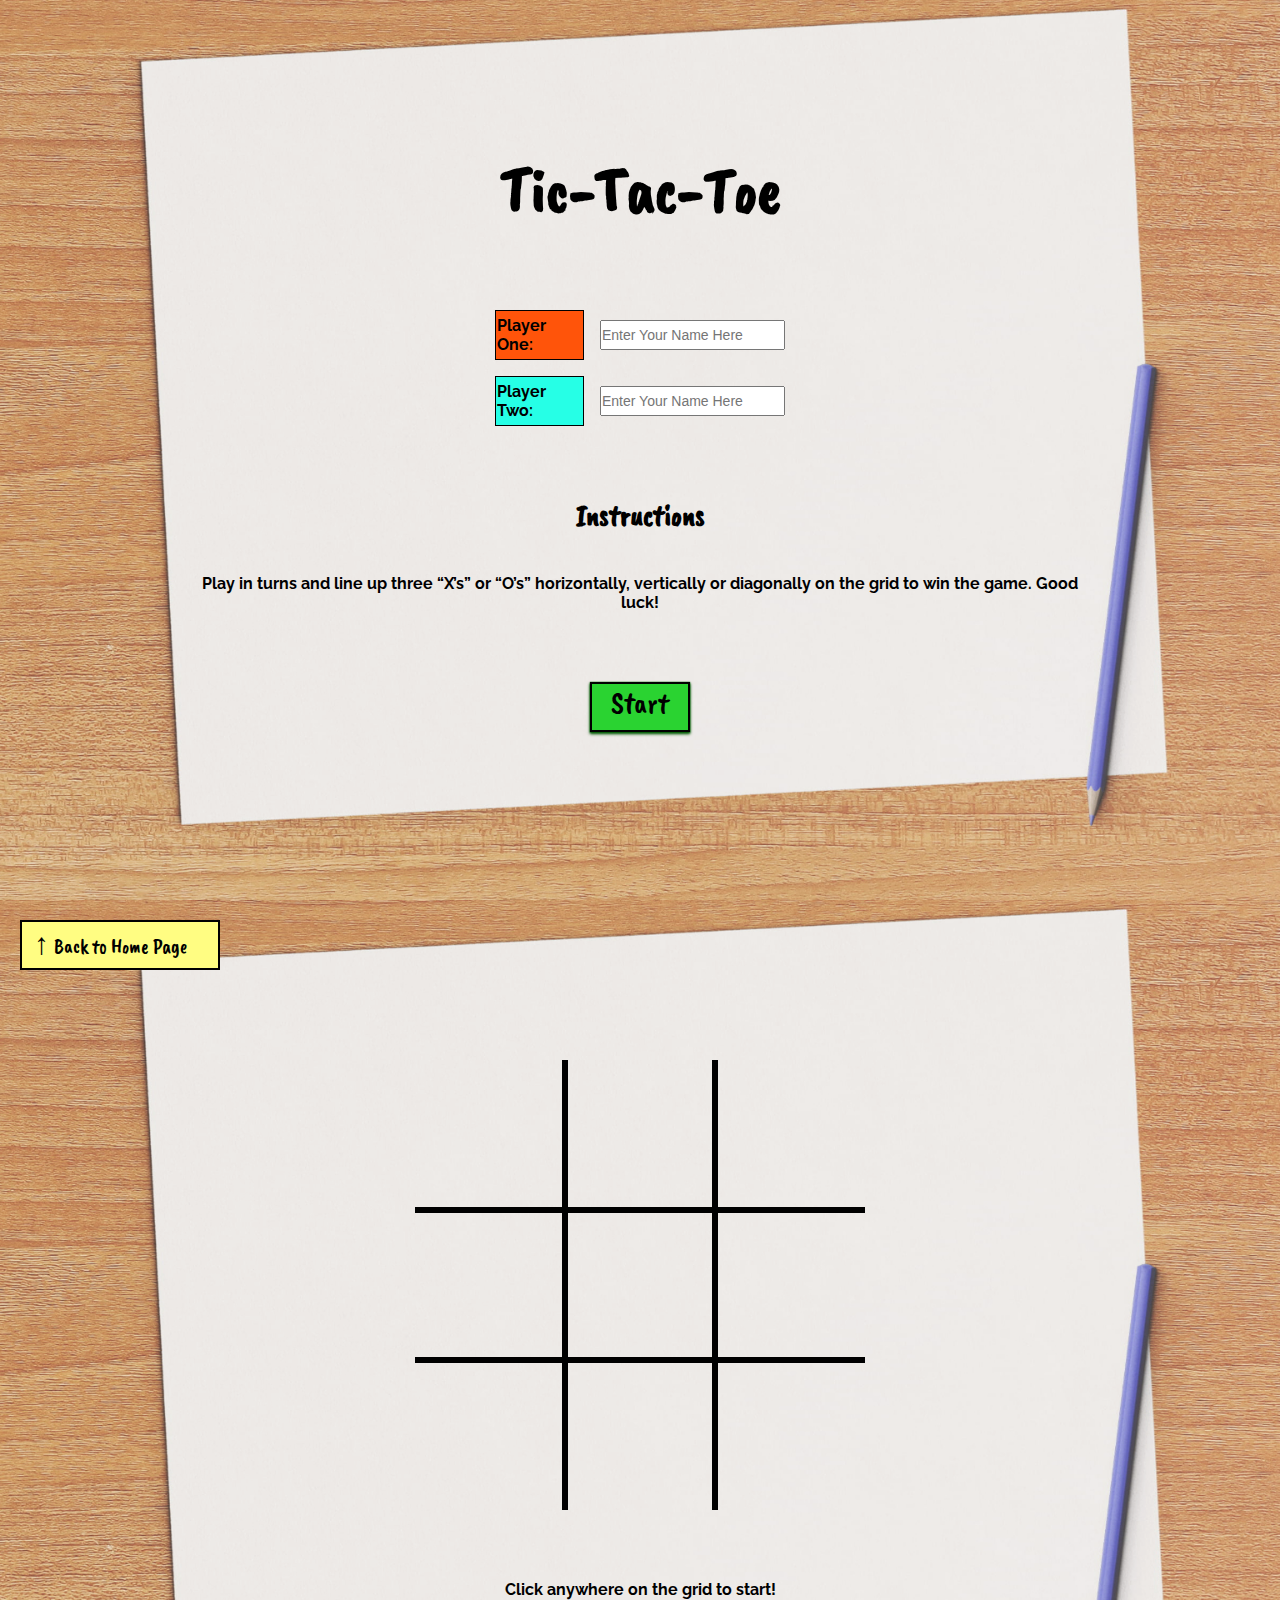
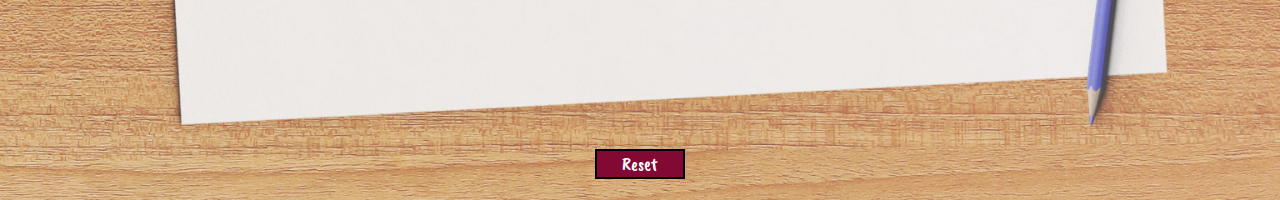
==== index.html @ f21bedc0 "started editing button styling, added js for winning patterns" ====
<!DOCTYPE html>
<html lang="en">

<head>
  <meta charset="UTF-8">
  <meta http-equiv="X-UA-Compatible" content="IE=edge">
  <meta name="viewport" content="width=device-width, initial-scale=1.0">
  <link rel="stylesheet" href="styles.css">
  <link rel="preconnect" href="https://fonts.googleapis.com">
  <link rel="preconnect" href="https://fonts.gstatic.com" crossorigin>
  <link href="https://fonts.googleapis.com/css2?family=Caveat+Brush&family=Raleway:ital,wght@0,400;0,500;0,600;0,700;0,800;1,400;1,500;1,600;1,700;1,800&display=swap" rel="stylesheet">
  <title>Tic-Tac-Toe</title>
</head>

<body>
  <!--Home Page-->
  <div id="section-1">
    <div class="home__background-img"></div>
    
      <h1 class="home__header">Tic-Tac-Toe</h1>
      <div class="player__container">
        <div class="player__name-field-container">
          <!--Player One Form Input-->
          <label for="player-one-name" class="player__name" id="player__name-one">Player One:</label>
          <input type="text" name="player-one-name" id="player-one-name" placeholder="Enter Your Name Here" class="player__name-field">
          <!--Player Two Form Input-->
          <label for="player-two-name" class="player__name" id="player__name-two">Player Two:</label>
          <input type="text" name="player-two-name" id="player-two-name" placeholder="Enter Your Name Here" class="player__name-field">
        </div>
      </div>
      <!--Instructions-->
      <h3 class="home__instructions-header">Instructions</h3>
      <p class="home__instructions-description">Play in turns and line up three “X’s” or “O’s” horizontally, vertically or diagonally on the grid to win the game. Good luck!</p>
      <div class="start__container">
        <div class="start__btn-container">
          <a href="#section-2" class="start__btn">Start</a>
        </div>
      </div>
  </div>
  
  <!--Game Page-->
  <div id="section-2">
    <div class="game__background-img"></div>
  <div class="back-to-home__container">
    <div class="back-to-home__btn-container">
      <div class="back-to-home__arrow">&#8593;</div>
      <a href="#section-1" class="back-to-home__btn">Back to Home Page</a>
    </div>
  </div>
  <div class="tic-tac-toe__container">
    <div class="tic-tac-toe__grid-container">
      <section class="tic-tac-toe__grid">
        <div class="tic-tac-toe__square win-one win-two win-three" id="square-one"></div>
        <div class="tic-tac-toe__square win-one win-four" id="square-two"></div>
        <div class="tic-tac-toe__square win-one win-five win-six" id="square-three"></div>
        <div class="tic-tac-toe__square win-two win-seven" id="square-four"></div>
        <div class="tic-tac-toe__square win-three win-four win-five win-seven" id="square-five"></div>
        <div class="tic-tac-toe__square win-six win-seven" id="square-six"></div>
        <div class="tic-tac-toe__square win-two win-five win-eight" id="square-seven"></div>
        <div class="tic-tac-toe__square win-four win-eight" id="square-eight"></div>
        <div class="tic-tac-toe__square win-three win-six win-eight" id="square-nine"></div>
      </section>
    </div>
    <!--Instruction disappears when player one clicks any square in the grid and reappears on reset-->
    <p class="tic-tac-toe__instruction">Click anywhere on the grid to start!</p>
    <!-- <section class="scoreboard__container">
      <h3 class="scoreboard__header">Scoreboard</h3>
      fields will be filled in with player name that is entered on home page and will be updated with their score
      <p class="player-name player-score" id="player-one"></p>
      <p class="player-name player-score" id="player-two"></p>
    </section> -->
    <div class="reset__btn-container">
      <button class="reset__btn">Reset</button>
    </div>
    </div>
  </div>
  <script src="script.js"></script>
</body>

</html>
---- styles.css ----
.back-to-home__container {
  padding: 20px 20px 0px;
}

.back-to-home__btn-container {
  background-color: #FFFD82;
  height: 50px;
  width: 200px;
  border: 2px solid black;
  text-align: right;
  padding: 12px;
  display: flex;
}
.back-to-home__btn-container .back-to-home__arrow {
  font-size: 30px;
  font-weight: bold;
  line-height: 20px;
}
.back-to-home__btn-container .back-to-home__btn {
  text-decoration: none;
  color: black;
  font-size: 20px;
  padding-left: 5px;
}

.reset__btn-container {
  display: flex;
  flex-direction: column;
  justify-content: center;
  align-items: center;
}

.reset__btn {
  height: 30px;
  width: 90px;
  margin: 100px 150px 0;
  background-color: #820933;
  border: 2px solid black;
  font-size: 18px;
  color: white;
}

.start__container {
  display: grid;
  justify-content: center;
  align-items: center;
}

.start__btn-container {
  background-color: #2AD331;
  height: 50px;
  width: 100px;
  border: 2px solid black;
  box-shadow: 0px 0px 1px #075e0a, 0px 1px 2px #075e0a, 0px 2px 3px #075e0a;
  text-align: center;
  margin: 50px 150px;
}

.start__btn {
  text-decoration: none;
  color: black;
  font-size: 30px;
}

#section-2 {
  height: 100vh;
  width: 100vw;
}

.game__background-img {
  position: absolute;
  background: url(assets/media/background.jpg);
  background-size: cover;
  background-repeat: no-repeat;
  background-position: center;
  width: 100vw;
  height: 100vh;
  z-index: -1;
  opacity: 90%;
}

.tic-tac-toe__container {
  display: grid;
  justify-content: center;
  height: 70vh;
}

.tic-tac-toe__grid-container {
  display: grid;
  align-items: center;
  justify-content: center;
  margin: 90px 50px 70px;
}

.tic-tac-toe__grid {
  height: 300px;
  width: 300px;
  display: grid;
  justify-content: center;
  grid-template-columns: repeat(3, 1fr);
  grid-template-columns: repeat(3, 1fr);
}

.tic-tac-toe__square {
  border: 3px solid black;
  text-align: center;
  font-size: 70px;
  height: 100px;
  width: 100px;
}
@media only screen and (min-width: 500px) {
  .tic-tac-toe__square {
    height: 150px;
    width: 150px;
    font-size: 100px;
  }
}

#square-one {
  border-left: transparent;
  border-top: transparent;
}

#square-two {
  border-top: transparent;
}

#square-three {
  border-top: transparent;
  border-right: transparent;
}

#square-four {
  border-left: transparent;
}

#square-six {
  border-right: transparent;
}

#square-seven {
  border-left: transparent;
  border-bottom: transparent;
}

#square-eight {
  border-bottom: transparent;
}

#square-nine {
  border-right: transparent;
  border-bottom: transparent;
}

.tic-tac-toe__instruction {
  text-align: center;
  margin: 50px;
  font-weight: bold;
}
@media only screen and (min-width: 500px) {
  .tic-tac-toe__instruction {
    margin: 150px 50px 50px;
  }
}

.tic-tac-toe__instruction.hide {
  display: none;
}

#section-1 {
  height: 100vh;
  width: 100vw;
}

.home__background-img {
  position: absolute;
  background: url(assets/media/background.jpg);
  background-size: cover;
  background-repeat: no-repeat;
  background-position: center;
  width: 100vw;
  height: 100vh;
  z-index: -1;
  opacity: 90%;
}

.home__header {
  font-size: 64px;
  text-align: center;
  padding: 150px 50px 50px;
}

.player__container {
  display: grid;
  justify-content: center;
  align-items: center;
}

.player__name-field-container {
  display: grid;
  grid-template-columns: 1fr 2fr;
  justify-content: center;
  align-items: center;
  justify-items: center;
  gap: 16px;
  margin: 30px 50px;
  width: 290px;
}
.player__name-field-container .player__name {
  font-weight: bold;
  font-size: 16px;
  align-self: center;
  border: 1px solid black;
  padding: 5px 1px;
}
.player__name-field-container #player__name-one {
  background-color: #FF540A;
}
.player__name-field-container #player__name-two {
  background-color: #26FFE6;
}
.player__name-field-container .player__name-field {
  height: 30px;
  align-self: center;
  font-size: 14px;
  padding: 10px 0px;
}

.home__instructions-header {
  text-align: center;
  margin: 40px;
  font-size: 30px;
}

.home__instructions-description {
  text-align: center;
  margin: 20px;
  font-weight: bolder;
}
@media only screen and (min-width: 945px) {
  .home__instructions-description {
    margin: 20px 200px;
  }
}
@media only screen and (min-width: 1300px) {
  .home__instructions-description {
    margin: 20px 400px;
  }
}

.back-to-home__btn, .reset__btn, .tic-tac-toe__square, .scoreboard__header, .home__header, .home__instructions-header, .start__btn {
  font-family: "Caveat Brush", cursive;
}

.tic-tac-toe__instruction, .player__name-field-container, .home__instructions-description {
  font-family: "Raleway", sans-serif;
}

* {
  margin: 0;
  padding: 0;
  box-sizing: border-box;
}
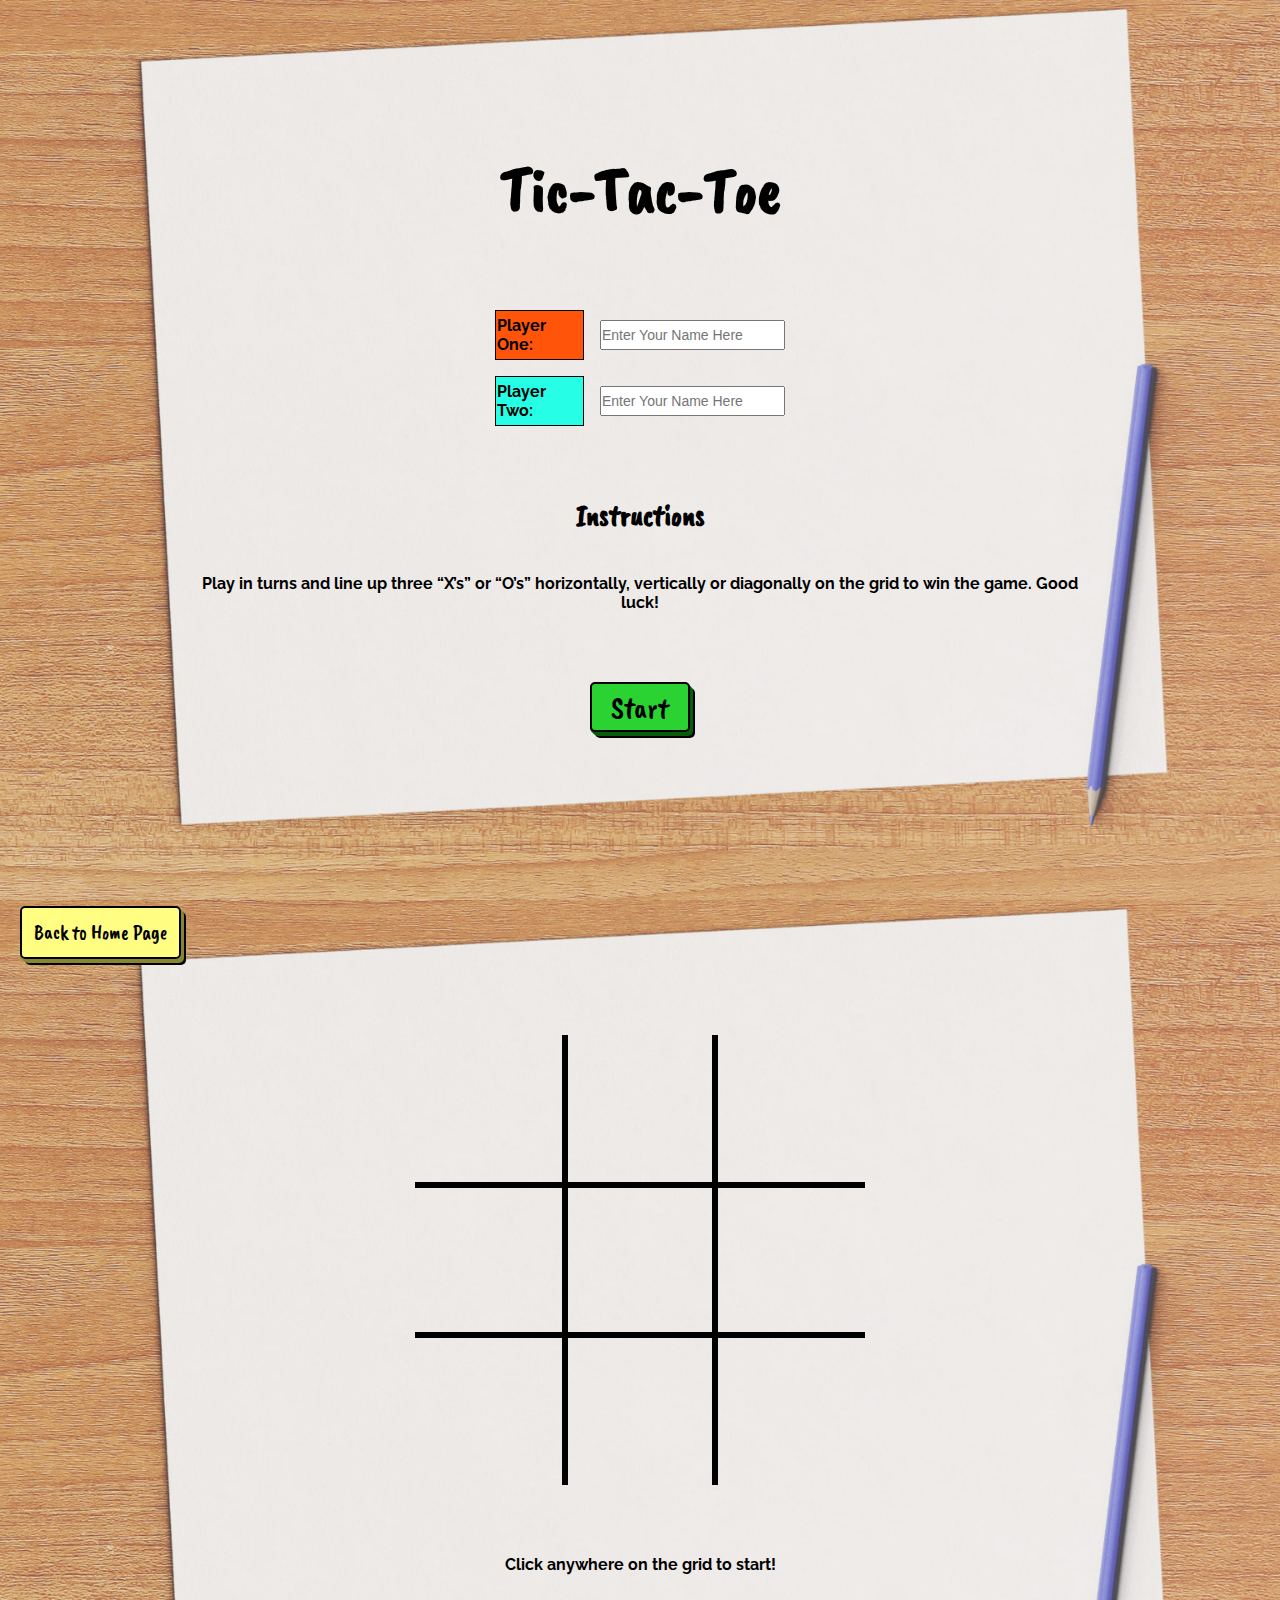
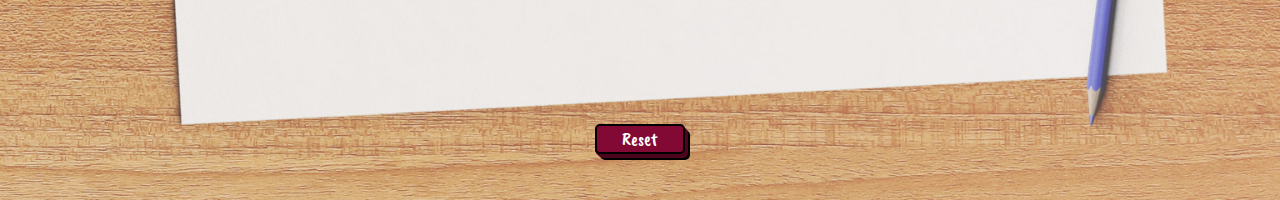
==== commit 07207209: "edited styles, tidied up scss files, added alerts and colours to js winning patterns, added reset fu" ====
--- a/index.html
+++ b/index.html
@@ -31,44 +31,34 @@
       <!--Instructions-->
       <h3 class="home__instructions-header">Instructions</h3>
       <p class="home__instructions-description">Play in turns and line up three “X’s” or “O’s” horizontally, vertically or diagonally on the grid to win the game. Good luck!</p>
-      <div class="start__container">
-        <div class="start__btn-container">
-          <a href="#section-2" class="start__btn">Start</a>
-        </div>
+      <div class="start__btn-container">
+        <a href="#section-2" class="start__btn">Start</a>
       </div>
+      
   </div>
   
   <!--Game Page-->
   <div id="section-2">
     <div class="game__background-img"></div>
-  <div class="back-to-home__container">
     <div class="back-to-home__btn-container">
-      <div class="back-to-home__arrow">&#8593;</div>
       <a href="#section-1" class="back-to-home__btn">Back to Home Page</a>
     </div>
-  </div>
-  <div class="tic-tac-toe__container">
-    <div class="tic-tac-toe__grid-container">
-      <section class="tic-tac-toe__grid">
-        <div class="tic-tac-toe__square win-one win-two win-three" id="square-one"></div>
-        <div class="tic-tac-toe__square win-one win-four" id="square-two"></div>
-        <div class="tic-tac-toe__square win-one win-five win-six" id="square-three"></div>
-        <div class="tic-tac-toe__square win-two win-seven" id="square-four"></div>
-        <div class="tic-tac-toe__square win-three win-four win-five win-seven" id="square-five"></div>
-        <div class="tic-tac-toe__square win-six win-seven" id="square-six"></div>
-        <div class="tic-tac-toe__square win-two win-five win-eight" id="square-seven"></div>
-        <div class="tic-tac-toe__square win-four win-eight" id="square-eight"></div>
-        <div class="tic-tac-toe__square win-three win-six win-eight" id="square-nine"></div>
-      </section>
-    </div>
-    <!--Instruction disappears when player one clicks any square in the grid and reappears on reset-->
-    <p class="tic-tac-toe__instruction">Click anywhere on the grid to start!</p>
-    <!-- <section class="scoreboard__container">
-      <h3 class="scoreboard__header">Scoreboard</h3>
-      fields will be filled in with player name that is entered on home page and will be updated with their score
-      <p class="player-name player-score" id="player-one"></p>
-      <p class="player-name player-score" id="player-two"></p>
-    </section> -->
+    <div class="tic-tac-toe__container">
+      <div class="tic-tac-toe__grid-container">
+        <section class="tic-tac-toe__grid">
+          <div class="tic-tac-toe__square win-one win-two win-three" id="square-one"></div>
+          <div class="tic-tac-toe__square win-one win-four" id="square-two"></div>
+          <div class="tic-tac-toe__square win-one win-five win-six" id="square-three"></div>
+          <div class="tic-tac-toe__square win-two win-seven" id="square-four"></div>
+          <div class="tic-tac-toe__square win-three win-four win-five win-seven" id="square-five"></div>
+          <div class="tic-tac-toe__square win-six win-seven" id="square-six"></div>
+          <div class="tic-tac-toe__square win-two win-five win-eight" id="square-seven"></div>
+          <div class="tic-tac-toe__square win-four win-eight" id="square-eight"></div>
+          <div class="tic-tac-toe__square win-three win-six win-eight" id="square-nine"></div>
+        </section>
+      </div>
+      <!--Instruction disappears when player one clicks any square in the grid and reappears on reset-->
+      <p class="tic-tac-toe__instruction">Click anywhere on the grid to start!</p>
     <div class="reset__btn-container">
       <button class="reset__btn">Reset</button>
     </div>
--- a/styles.css
+++ b/styles.css
@@ -1,26 +1,22 @@
-.back-to-home__container {
+.back-to-home__btn-container {
   padding: 20px 20px 0px;
-}
-
-.back-to-home__btn-container {
-  background-color: #FFFD82;
-  height: 50px;
-  width: 200px;
-  border: 2px solid black;
-  text-align: right;
-  padding: 12px;
-  display: flex;
-}
-.back-to-home__btn-container .back-to-home__arrow {
-  font-size: 30px;
-  font-weight: bold;
-  line-height: 20px;
 }
 .back-to-home__btn-container .back-to-home__btn {
   text-decoration: none;
   color: black;
   font-size: 20px;
   padding-left: 5px;
+  background-color: #FFFD82;
+  box-shadow: 0px 1px #868530, 1px 2px #868530, 2px 3px #868530, 3px 4px #868530, 5px 6px black;
+  width: 200px;
+  border: 2px solid black;
+  border-radius: 5px;
+  text-align: right;
+  padding: 12px;
+  height: 50px;
+}
+.back-to-home__btn-container .back-to-home__btn:hover {
+  background-color: #fffb25;
 }
 
 .reset__btn-container {
@@ -29,45 +25,56 @@
   justify-content: center;
   align-items: center;
 }
-
-.reset__btn {
+.reset__btn-container .reset__btn {
   height: 30px;
   width: 90px;
   margin: 100px 150px 0;
+  text-align: center;
   background-color: #820933;
+  box-shadow: 0px 1px #4d051e, 1px 2px #4d051e, 2px 3px #4d051e, 3px 4px #4d051e, 5px 6px black;
   border: 2px solid black;
+  border-radius: 5px;
   font-size: 18px;
   color: white;
 }
-
-.start__container {
-  display: grid;
-  justify-content: center;
-  align-items: center;
+.reset__btn-container .reset__btn:hover {
+  background-color: #c41250;
+  cursor: pointer;
 }
 
 .start__btn-container {
-  background-color: #2AD331;
+  display: grid;
+  justify-content: center;
+  align-items: center;
+}
+.start__btn-container .start__btn {
   height: 50px;
-  width: 100px;
-  border: 2px solid black;
-  box-shadow: 0px 0px 1px #075e0a, 0px 1px 2px #075e0a, 0px 2px 3px #075e0a;
-  text-align: center;
   margin: 50px 150px;
-}
-
-.start__btn {
   text-decoration: none;
   color: black;
   font-size: 30px;
+  box-shadow: 0px 1px #075e0a, 1px 2px #075e0a, 2px 3px #075e0a, 3px 4px #075e0a, 5px 6px black;
+  width: 100px;
+  border: 2px solid black;
+  border-radius: 5px;
+  background-color: #2AD331;
+  text-align: center;
+  padding: 5px 10px;
+}
+.start__btn-container .start__btn:hover {
+  background-color: #14f81b;
+}
+
+.back-to-home__btn:active, .reset__btn:active, .start__btn:active {
+  box-shadow: 1px 1px black;
+  transform: translate(1px, 2px);
 }
 
 #section-2 {
   height: 100vh;
   width: 100vw;
 }
-
-.game__background-img {
+#section-2 .game__background-img {
   position: absolute;
   background: url(assets/media/background.jpg);
   background-size: cover;
@@ -78,21 +85,18 @@
   z-index: -1;
   opacity: 90%;
 }
-
-.tic-tac-toe__container {
+#section-2 .tic-tac-toe__container {
   display: grid;
   justify-content: center;
   height: 70vh;
 }
-
-.tic-tac-toe__grid-container {
+#section-2 .tic-tac-toe__container .tic-tac-toe__grid-container {
   display: grid;
   align-items: center;
   justify-content: center;
   margin: 90px 50px 70px;
 }
-
-.tic-tac-toe__grid {
+#section-2 .tic-tac-toe__container .tic-tac-toe__grid-container .tic-tac-toe__grid {
   height: 300px;
   width: 300px;
   display: grid;
@@ -100,8 +104,7 @@
   grid-template-columns: repeat(3, 1fr);
   grid-template-columns: repeat(3, 1fr);
 }
-
-.tic-tac-toe__square {
+#section-2 .tic-tac-toe__container .tic-tac-toe__grid-container .tic-tac-toe__grid .tic-tac-toe__square {
   border: 3px solid black;
   text-align: center;
   font-size: 70px;
@@ -109,61 +112,57 @@
   width: 100px;
 }
 @media only screen and (min-width: 500px) {
-  .tic-tac-toe__square {
+  #section-2 .tic-tac-toe__container .tic-tac-toe__grid-container .tic-tac-toe__grid .tic-tac-toe__square {
     height: 150px;
     width: 150px;
     font-size: 100px;
   }
 }
-
-#square-one {
+#section-2 .tic-tac-toe__container .tic-tac-toe__grid-container .tic-tac-toe__grid .win-one.player-one__wins, #section-2 .tic-tac-toe__container .tic-tac-toe__grid-container .tic-tac-toe__grid .win-two.player-one__wins, #section-2 .tic-tac-toe__container .tic-tac-toe__grid-container .tic-tac-toe__grid .win-three.player-one__wins {
+  background-color: #FF540A;
+}
+#section-2 .tic-tac-toe__container .tic-tac-toe__grid-container .tic-tac-toe__grid .win-one.player-two__wins, #section-2 .tic-tac-toe__container .tic-tac-toe__grid-container .tic-tac-toe__grid .win-two.player-two__wins, #section-2 .tic-tac-toe__container .tic-tac-toe__grid-container .tic-tac-toe__grid .win-three.player-two__wins {
+  background-color: #26FFE6;
+}
+#section-2 .tic-tac-toe__container .tic-tac-toe__grid-container .tic-tac-toe__grid #square-one {
   border-left: transparent;
   border-top: transparent;
 }
-
-#square-two {
+#section-2 .tic-tac-toe__container .tic-tac-toe__grid-container .tic-tac-toe__grid #square-two {
   border-top: transparent;
 }
-
-#square-three {
+#section-2 .tic-tac-toe__container .tic-tac-toe__grid-container .tic-tac-toe__grid #square-three {
   border-top: transparent;
   border-right: transparent;
 }
-
-#square-four {
+#section-2 .tic-tac-toe__container .tic-tac-toe__grid-container .tic-tac-toe__grid #square-four {
   border-left: transparent;
 }
-
-#square-six {
+#section-2 .tic-tac-toe__container .tic-tac-toe__grid-container .tic-tac-toe__grid #square-six {
   border-right: transparent;
 }
-
-#square-seven {
+#section-2 .tic-tac-toe__container .tic-tac-toe__grid-container .tic-tac-toe__grid #square-seven {
   border-left: transparent;
   border-bottom: transparent;
 }
-
-#square-eight {
+#section-2 .tic-tac-toe__container .tic-tac-toe__grid-container .tic-tac-toe__grid #square-eight {
   border-bottom: transparent;
 }
-
-#square-nine {
+#section-2 .tic-tac-toe__container .tic-tac-toe__grid-container .tic-tac-toe__grid #square-nine {
   border-right: transparent;
   border-bottom: transparent;
 }
-
-.tic-tac-toe__instruction {
+#section-2 .tic-tac-toe__container .tic-tac-toe__instruction {
   text-align: center;
   margin: 50px;
   font-weight: bold;
 }
 @media only screen and (min-width: 500px) {
-  .tic-tac-toe__instruction {
+  #section-2 .tic-tac-toe__container .tic-tac-toe__instruction {
     margin: 150px 50px 50px;
   }
 }
-
-.tic-tac-toe__instruction.hide {
+#section-2 .tic-tac-toe__container .tic-tac-toe__instruction.hide {
   display: none;
 }
 
@@ -171,8 +170,7 @@
   height: 100vh;
   width: 100vw;
 }
-
-.home__background-img {
+#section-1 .home__background-img {
   position: absolute;
   background: url(assets/media/background.jpg);
   background-size: cover;
@@ -183,20 +181,17 @@
   z-index: -1;
   opacity: 90%;
 }
-
-.home__header {
+#section-1 .home__header {
   font-size: 64px;
   text-align: center;
   padding: 150px 50px 50px;
 }
-
-.player__container {
-  display: grid;
-  justify-content: center;
-  align-items: center;
-}
-
-.player__name-field-container {
+#section-1 .player__container {
+  display: grid;
+  justify-content: center;
+  align-items: center;
+}
+#section-1 .player__name-field-container {
   display: grid;
   grid-template-columns: 1fr 2fr;
   justify-content: center;
@@ -206,44 +201,42 @@
   margin: 30px 50px;
   width: 290px;
 }
-.player__name-field-container .player__name {
+#section-1 .player__name-field-container .player__name {
   font-weight: bold;
   font-size: 16px;
   align-self: center;
   border: 1px solid black;
   padding: 5px 1px;
 }
-.player__name-field-container #player__name-one {
+#section-1 .player__name-field-container #player__name-one {
   background-color: #FF540A;
 }
-.player__name-field-container #player__name-two {
+#section-1 .player__name-field-container #player__name-two {
   background-color: #26FFE6;
 }
-.player__name-field-container .player__name-field {
+#section-1 .player__name-field-container .player__name-field {
   height: 30px;
   align-self: center;
   font-size: 14px;
   padding: 10px 0px;
 }
-
-.home__instructions-header {
+#section-1 .home__instructions-header {
   text-align: center;
   margin: 40px;
   font-size: 30px;
 }
-
-.home__instructions-description {
+#section-1 .home__instructions-description {
   text-align: center;
   margin: 20px;
   font-weight: bolder;
 }
 @media only screen and (min-width: 945px) {
-  .home__instructions-description {
+  #section-1 .home__instructions-description {
     margin: 20px 200px;
   }
 }
 @media only screen and (min-width: 1300px) {
-  .home__instructions-description {
+  #section-1 .home__instructions-description {
     margin: 20px 400px;
   }
 }
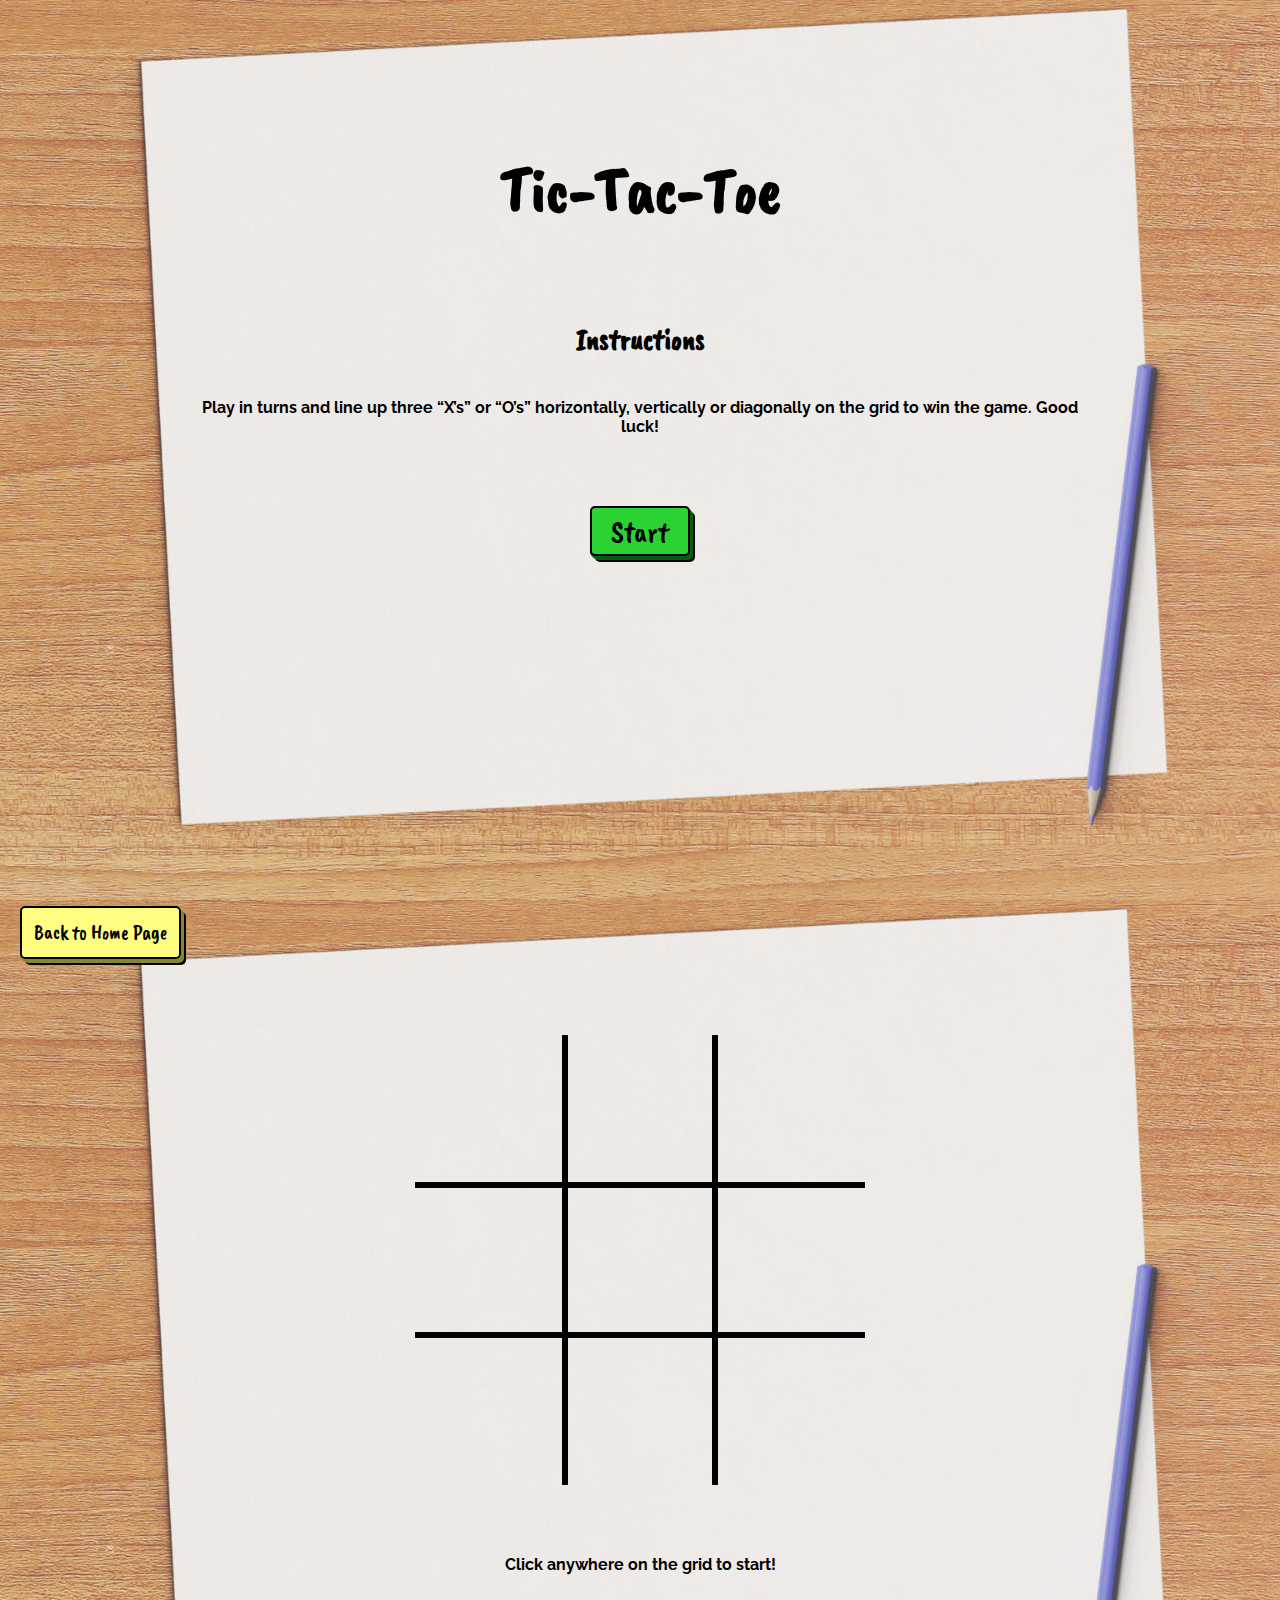
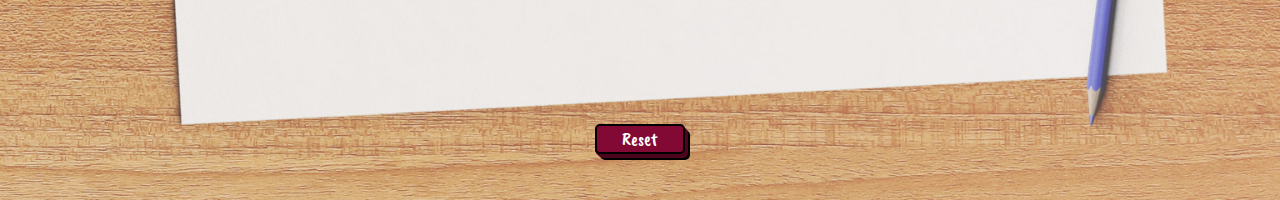
==== commit 77c4ff42: "added display banners, edited styles" ====
--- a/index.html
+++ b/index.html
@@ -18,16 +18,16 @@
     <div class="home__background-img"></div>
     
       <h1 class="home__header">Tic-Tac-Toe</h1>
-      <div class="player__container">
+      <!-- <div class="player__container">
         <div class="player__name-field-container">
-          <!--Player One Form Input-->
-          <label for="player-one-name" class="player__name" id="player__name-one">Player One:</label>
+          Player One Form Input-->
+          <!-- <label for="player-one-name" class="player__name" id="player__name-one">Player One:</label>
           <input type="text" name="player-one-name" id="player-one-name" placeholder="Enter Your Name Here" class="player__name-field">
-          <!--Player Two Form Input-->
+          Player Two Form Input
           <label for="player-two-name" class="player__name" id="player__name-two">Player Two:</label>
           <input type="text" name="player-two-name" id="player-two-name" placeholder="Enter Your Name Here" class="player__name-field">
         </div>
-      </div>
+      </div> -->
       <!--Instructions-->
       <h3 class="home__instructions-header">Instructions</h3>
       <p class="home__instructions-description">Play in turns and line up three “X’s” or “O’s” horizontally, vertically or diagonally on the grid to win the game. Good luck!</p>
@@ -57,6 +57,7 @@
           <div class="tic-tac-toe__square win-three win-six win-eight" id="square-nine"></div>
         </section>
       </div>
+      <h3 class="display-banner-one" id="display-banner-two"></h3>
       <!--Instruction disappears when player one clicks any square in the grid and reappears on reset-->
       <p class="tic-tac-toe__instruction">Click anywhere on the grid to start!</p>
     <div class="reset__btn-container">
--- a/styles.css
+++ b/styles.css
@@ -118,10 +118,14 @@
     font-size: 100px;
   }
 }
-#section-2 .tic-tac-toe__container .tic-tac-toe__grid-container .tic-tac-toe__grid .win-one.player-one__wins, #section-2 .tic-tac-toe__container .tic-tac-toe__grid-container .tic-tac-toe__grid .win-two.player-one__wins, #section-2 .tic-tac-toe__container .tic-tac-toe__grid-container .tic-tac-toe__grid .win-three.player-one__wins {
+#section-2 .tic-tac-toe__container .tic-tac-toe__grid-container .tic-tac-toe__grid .win-one.player-one__wins, #section-2 .tic-tac-toe__container .tic-tac-toe__grid-container .tic-tac-toe__grid .win-two.player-one__wins, #section-2 .tic-tac-toe__container .tic-tac-toe__grid-container .tic-tac-toe__grid .win-three.player-one__wins,
+#section-2 .tic-tac-toe__container .tic-tac-toe__grid-container .tic-tac-toe__grid .win-four.player-one__wins, #section-2 .tic-tac-toe__container .tic-tac-toe__grid-container .tic-tac-toe__grid .win-five.player-one__wins, #section-2 .tic-tac-toe__container .tic-tac-toe__grid-container .tic-tac-toe__grid .win-six.player-one__wins,
+#section-2 .tic-tac-toe__container .tic-tac-toe__grid-container .tic-tac-toe__grid .win-seven.player-one__wins, #section-2 .tic-tac-toe__container .tic-tac-toe__grid-container .tic-tac-toe__grid .win-eight.player-one__wins {
   background-color: #FF540A;
 }
-#section-2 .tic-tac-toe__container .tic-tac-toe__grid-container .tic-tac-toe__grid .win-one.player-two__wins, #section-2 .tic-tac-toe__container .tic-tac-toe__grid-container .tic-tac-toe__grid .win-two.player-two__wins, #section-2 .tic-tac-toe__container .tic-tac-toe__grid-container .tic-tac-toe__grid .win-three.player-two__wins {
+#section-2 .tic-tac-toe__container .tic-tac-toe__grid-container .tic-tac-toe__grid .win-one.player-two__wins, #section-2 .tic-tac-toe__container .tic-tac-toe__grid-container .tic-tac-toe__grid .win-two.player-two__wins, #section-2 .tic-tac-toe__container .tic-tac-toe__grid-container .tic-tac-toe__grid .win-three.player-two__wins,
+#section-2 .tic-tac-toe__container .tic-tac-toe__grid-container .tic-tac-toe__grid .win-four.player-two__wins, #section-2 .tic-tac-toe__container .tic-tac-toe__grid-container .tic-tac-toe__grid .win-five.player-two__wins, #section-2 .tic-tac-toe__container .tic-tac-toe__grid-container .tic-tac-toe__grid .win-six.player-two__wins,
+#section-2 .tic-tac-toe__container .tic-tac-toe__grid-container .tic-tac-toe__grid .win-seven.player-two__wins, #section-2 .tic-tac-toe__container .tic-tac-toe__grid-container .tic-tac-toe__grid .win-eight.player-two__wins {
   background-color: #26FFE6;
 }
 #section-2 .tic-tac-toe__container .tic-tac-toe__grid-container .tic-tac-toe__grid #square-one {
@@ -164,6 +168,31 @@
 }
 #section-2 .tic-tac-toe__container .tic-tac-toe__instruction.hide {
   display: none;
+}
+#section-2 .display-banner-one, #section-2 #display-banner-two {
+  height: 100px;
+  width: 100%;
+  padding: 0px 10px;
+  border: 3px solid black;
+  background-color: #FFFD82;
+  display: none;
+}
+@media only screen and (min-width: 500px) {
+  #section-2 .display-banner-one, #section-2 #display-banner-two {
+    margin-top: 100px;
+  }
+}
+#section-2 .display-banner-one.show, #section-2 #display-banner-two.show {
+  display: block;
+  text-align: center;
+  font-size: 30px;
+  font-weight: lighter;
+  padding-top: 18px;
+}
+@media only screen and (min-width: 500px) {
+  #section-2 .display-banner-one.show, #section-2 #display-banner-two.show {
+    width: 100vw;
+  }
 }
 
 #section-1 {
@@ -186,40 +215,6 @@
   text-align: center;
   padding: 150px 50px 50px;
 }
-#section-1 .player__container {
-  display: grid;
-  justify-content: center;
-  align-items: center;
-}
-#section-1 .player__name-field-container {
-  display: grid;
-  grid-template-columns: 1fr 2fr;
-  justify-content: center;
-  align-items: center;
-  justify-items: center;
-  gap: 16px;
-  margin: 30px 50px;
-  width: 290px;
-}
-#section-1 .player__name-field-container .player__name {
-  font-weight: bold;
-  font-size: 16px;
-  align-self: center;
-  border: 1px solid black;
-  padding: 5px 1px;
-}
-#section-1 .player__name-field-container #player__name-one {
-  background-color: #FF540A;
-}
-#section-1 .player__name-field-container #player__name-two {
-  background-color: #26FFE6;
-}
-#section-1 .player__name-field-container .player__name-field {
-  height: 30px;
-  align-self: center;
-  font-size: 14px;
-  padding: 10px 0px;
-}
 #section-1 .home__instructions-header {
   text-align: center;
   margin: 40px;
@@ -241,7 +236,7 @@
   }
 }
 
-.back-to-home__btn, .reset__btn, .tic-tac-toe__square, .scoreboard__header, .home__header, .home__instructions-header, .start__btn {
+.back-to-home__btn, .reset__btn, .tic-tac-toe__square, .scoreboard__header, .home__header, .home__instructions-header, .start__btn, .display-banner-one.show {
   font-family: "Caveat Brush", cursive;
 }
 
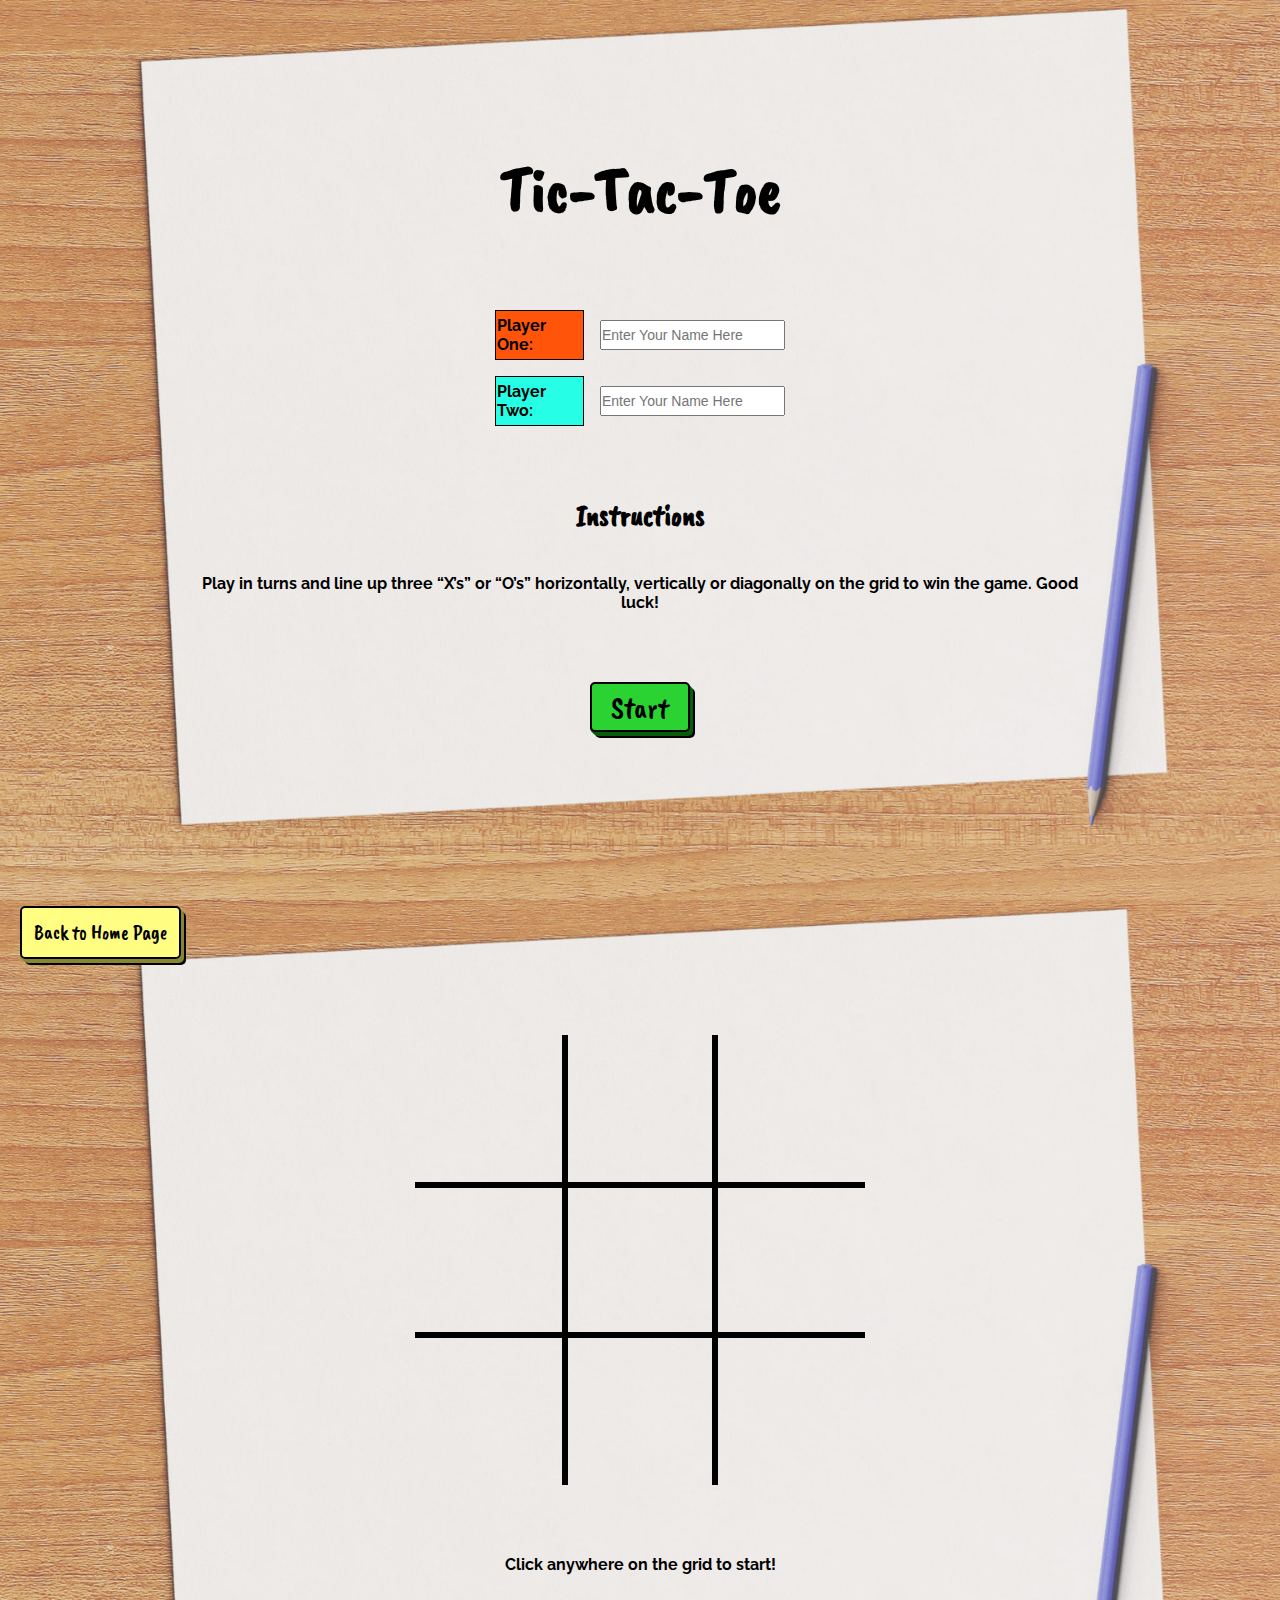
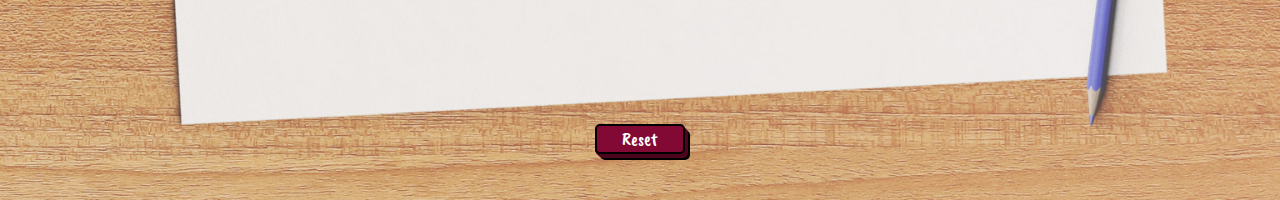
==== commit 6c5c22db: "added ability for players to enter names" ====
--- a/index.html
+++ b/index.html
@@ -18,21 +18,21 @@
     <div class="home__background-img"></div>
     
       <h1 class="home__header">Tic-Tac-Toe</h1>
-      <!-- <div class="player__container">
+       <div class="player__container">
         <div class="player__name-field-container">
-          Player One Form Input-->
-          <!-- <label for="player-one-name" class="player__name" id="player__name-one">Player One:</label>
+          <!--Player One Form Input-->
+          <label for="player-one-name" class="player__name" id="player__name-one">Player One:</label>
           <input type="text" name="player-one-name" id="player-one-name" placeholder="Enter Your Name Here" class="player__name-field">
-          Player Two Form Input
+          <!--Player Two Form Input-->
           <label for="player-two-name" class="player__name" id="player__name-two">Player Two:</label>
           <input type="text" name="player-two-name" id="player-two-name" placeholder="Enter Your Name Here" class="player__name-field">
         </div>
-      </div> -->
+      </div> 
       <!--Instructions-->
       <h3 class="home__instructions-header">Instructions</h3>
       <p class="home__instructions-description">Play in turns and line up three “X’s” or “O’s” horizontally, vertically or diagonally on the grid to win the game. Good luck!</p>
       <div class="start__btn-container">
-        <a href="#section-2" class="start__btn">Start</a>
+        <button class="start__btn">Start</button>
       </div>
       
   </div>
@@ -57,7 +57,7 @@
           <div class="tic-tac-toe__square win-three win-six win-eight" id="square-nine"></div>
         </section>
       </div>
-      <h3 class="display-banner-one" id="display-banner-two"></h3>
+      <h3 class="display-banner-one display-banner-draw" id="display-banner-two"></h3>
       <!--Instruction disappears when player one clicks any square in the grid and reappears on reset-->
       <p class="tic-tac-toe__instruction">Click anywhere on the grid to start!</p>
     <div class="reset__btn-container">
--- a/styles.css
+++ b/styles.css
@@ -169,7 +169,7 @@
 #section-2 .tic-tac-toe__container .tic-tac-toe__instruction.hide {
   display: none;
 }
-#section-2 .display-banner-one, #section-2 #display-banner-two {
+#section-2 .display-banner-one, #section-2 #display-banner-two, #section-2 .display-banner-draw {
   height: 100px;
   width: 100%;
   padding: 0px 10px;
@@ -178,11 +178,11 @@
   display: none;
 }
 @media only screen and (min-width: 500px) {
-  #section-2 .display-banner-one, #section-2 #display-banner-two {
+  #section-2 .display-banner-one, #section-2 #display-banner-two, #section-2 .display-banner-draw {
     margin-top: 100px;
   }
 }
-#section-2 .display-banner-one.show, #section-2 #display-banner-two.show {
+#section-2 .display-banner-one.show, #section-2 #display-banner-two.show, #section-2 .display-banner-draw.show {
   display: block;
   text-align: center;
   font-size: 30px;
@@ -190,7 +190,7 @@
   padding-top: 18px;
 }
 @media only screen and (min-width: 500px) {
-  #section-2 .display-banner-one.show, #section-2 #display-banner-two.show {
+  #section-2 .display-banner-one.show, #section-2 #display-banner-two.show, #section-2 .display-banner-draw.show {
     width: 100vw;
   }
 }
@@ -215,6 +215,40 @@
   text-align: center;
   padding: 150px 50px 50px;
 }
+#section-1 .player__container {
+  display: grid;
+  justify-content: center;
+  align-items: center;
+}
+#section-1 .player__name-field-container {
+  display: grid;
+  grid-template-columns: 1fr 2fr;
+  justify-content: center;
+  align-items: center;
+  justify-items: center;
+  gap: 16px;
+  margin: 30px 50px;
+  width: 290px;
+}
+#section-1 .player__name-field-container .player__name {
+  font-weight: bold;
+  font-size: 16px;
+  align-self: center;
+  border: 1px solid black;
+  padding: 5px 1px;
+}
+#section-1 .player__name-field-container #player__name-one {
+  background-color: #FF540A;
+}
+#section-1 .player__name-field-container #player__name-two {
+  background-color: #26FFE6;
+}
+#section-1 .player__name-field-container .player__name-field {
+  height: 30px;
+  align-self: center;
+  font-size: 14px;
+  padding: 10px 0px;
+}
 #section-1 .home__instructions-header {
   text-align: center;
   margin: 40px;
@@ -236,7 +270,7 @@
   }
 }
 
-.back-to-home__btn, .reset__btn, .tic-tac-toe__square, .scoreboard__header, .home__header, .home__instructions-header, .start__btn, .display-banner-one.show {
+.back-to-home__btn, .reset__btn, .tic-tac-toe__square, .scoreboard__header, .home__header, .home__instructions-header, .start__btn, .display-banner-one.show, #display-banner-two.show {
   font-family: "Caveat Brush", cursive;
 }
 
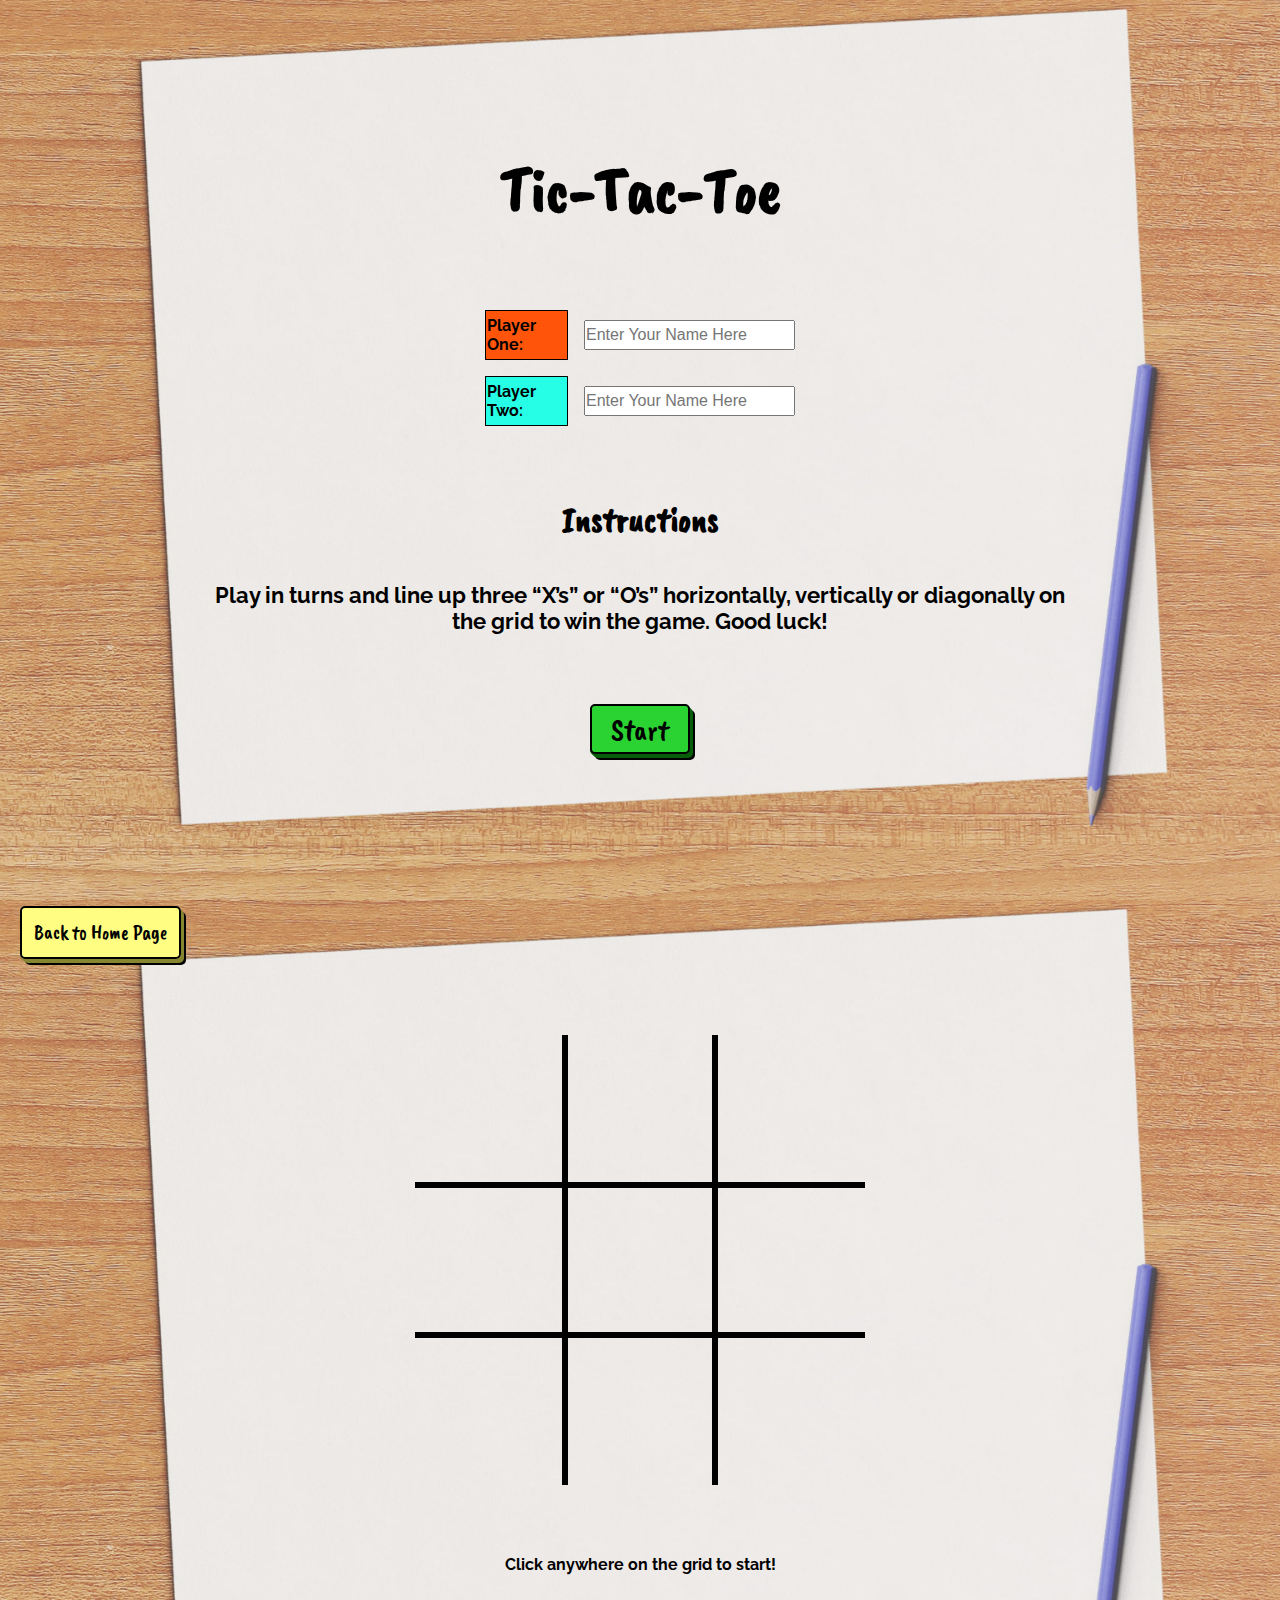
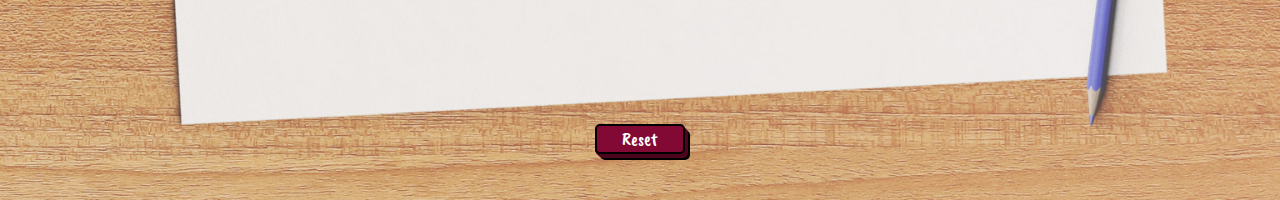
==== commit a92c9c6b: "tidied up code, finished README, added variables.scss. Game works." ====
--- a/index.html
+++ b/index.html
@@ -16,19 +16,17 @@
   <!--Home Page-->
   <div id="section-1">
     <div class="home__background-img"></div>
-    
       <h1 class="home__header">Tic-Tac-Toe</h1>
        <div class="player__container">
         <div class="player__name-field-container">
           <!--Player One Form Input-->
-          <label for="player-one-name" class="player__name" id="player__name-one">Player One:</label>
+          <label for="player-one-name" class="player__name player__name-one">Player One:</label>
           <input type="text" name="player-one-name" id="player-one-name" placeholder="Enter Your Name Here" class="player__name-field">
           <!--Player Two Form Input-->
-          <label for="player-two-name" class="player__name" id="player__name-two">Player Two:</label>
+          <label for="player-two-name" class="player__name player__name-two">Player Two:</label>
           <input type="text" name="player-two-name" id="player-two-name" placeholder="Enter Your Name Here" class="player__name-field">
         </div>
       </div> 
-      <!--Instructions-->
       <h3 class="home__instructions-header">Instructions</h3>
       <p class="home__instructions-description">Play in turns and line up three “X’s” or “O’s” horizontally, vertically or diagonally on the grid to win the game. Good luck!</p>
       <div class="start__btn-container">
@@ -57,8 +55,9 @@
           <div class="tic-tac-toe__square win-three win-six win-eight" id="square-nine"></div>
         </section>
       </div>
-      <h3 class="display-banner-one display-banner-draw" id="display-banner-two"></h3>
-      <!--Instruction disappears when player one clicks any square in the grid and reappears on reset-->
+      <h3 class="display-banner__one"></h3>
+      <h3 class="display-banner__two"></h3>
+      <h3 class="display-banner__draw"></h3>
       <p class="tic-tac-toe__instruction">Click anywhere on the grid to start!</p>
     <div class="reset__btn-container">
       <button class="reset__btn">Reset</button>
--- a/styles.css
+++ b/styles.css
@@ -53,13 +53,14 @@
   text-decoration: none;
   color: black;
   font-size: 30px;
+  background-color: #2AD331;
   box-shadow: 0px 1px #075e0a, 1px 2px #075e0a, 2px 3px #075e0a, 3px 4px #075e0a, 5px 6px black;
   width: 100px;
   border: 2px solid black;
   border-radius: 5px;
-  background-color: #2AD331;
   text-align: center;
   padding: 5px 10px;
+  cursor: pointer;
 }
 .start__btn-container .start__btn:hover {
   background-color: #14f81b;
@@ -110,6 +111,7 @@
   font-size: 70px;
   height: 100px;
   width: 100px;
+  cursor: pointer;
 }
 @media only screen and (min-width: 500px) {
   #section-2 .tic-tac-toe__container .tic-tac-toe__grid-container .tic-tac-toe__grid .tic-tac-toe__square {
@@ -169,20 +171,28 @@
 #section-2 .tic-tac-toe__container .tic-tac-toe__instruction.hide {
   display: none;
 }
-#section-2 .display-banner-one, #section-2 #display-banner-two, #section-2 .display-banner-draw {
+#section-2 .display-banner__one, #section-2 .display-banner__two, #section-2 .display-banner__draw {
   height: 100px;
   width: 100%;
   padding: 0px 10px;
   border: 3px solid black;
-  background-color: #FFFD82;
   display: none;
 }
 @media only screen and (min-width: 500px) {
-  #section-2 .display-banner-one, #section-2 #display-banner-two, #section-2 .display-banner-draw {
+  #section-2 .display-banner__one, #section-2 .display-banner__two, #section-2 .display-banner__draw {
     margin-top: 100px;
   }
 }
-#section-2 .display-banner-one.show, #section-2 #display-banner-two.show, #section-2 .display-banner-draw.show {
+#section-2 .display-banner__one {
+  background-color: #FF540A;
+}
+#section-2 .display-banner__two {
+  background-color: #26FFE6;
+}
+#section-2 .display-banner__draw {
+  background-color: white;
+}
+#section-2 .display-banner__one.show, #section-2 .display-banner__two.show, #section-2 .display-banner__draw.show {
   display: block;
   text-align: center;
   font-size: 30px;
@@ -190,7 +200,7 @@
   padding-top: 18px;
 }
 @media only screen and (min-width: 500px) {
-  #section-2 .display-banner-one.show, #section-2 #display-banner-two.show, #section-2 .display-banner-draw.show {
+  #section-2 .display-banner__one.show, #section-2 .display-banner__two.show, #section-2 .display-banner__draw.show {
     width: 100vw;
   }
 }
@@ -228,7 +238,12 @@
   justify-items: center;
   gap: 16px;
   margin: 30px 50px;
-  width: 290px;
+  width: 295px;
+}
+@media only screen and (min-width: 945px) {
+  #section-1 .player__name-field-container {
+    width: 310px;
+  }
 }
 #section-1 .player__name-field-container .player__name {
   font-weight: bold;
@@ -237,10 +252,10 @@
   border: 1px solid black;
   padding: 5px 1px;
 }
-#section-1 .player__name-field-container #player__name-one {
+#section-1 .player__name-field-container .player__name-one {
   background-color: #FF540A;
 }
-#section-1 .player__name-field-container #player__name-two {
+#section-1 .player__name-field-container .player__name-two {
   background-color: #26FFE6;
 }
 #section-1 .player__name-field-container .player__name-field {
@@ -249,19 +264,26 @@
   font-size: 14px;
   padding: 10px 0px;
 }
+@media only screen and (min-width: 945px) {
+  #section-1 .player__name-field-container .player__name-field {
+    font-size: 16px;
+  }
+}
 #section-1 .home__instructions-header {
   text-align: center;
   margin: 40px;
-  font-size: 30px;
+  font-size: 36px;
 }
 #section-1 .home__instructions-description {
   text-align: center;
   margin: 20px;
   font-weight: bolder;
+  font-size: 20px;
 }
 @media only screen and (min-width: 945px) {
   #section-1 .home__instructions-description {
     margin: 20px 200px;
+    font-size: 22px;
   }
 }
 @media only screen and (min-width: 1300px) {
@@ -270,7 +292,7 @@
   }
 }
 
-.back-to-home__btn, .reset__btn, .tic-tac-toe__square, .scoreboard__header, .home__header, .home__instructions-header, .start__btn, .display-banner-one.show, #display-banner-two.show {
+.back-to-home__btn, .reset__btn, .tic-tac-toe__square, .scoreboard__header, .home__header, .home__instructions-header, .start__btn, .display-banner__one.show, .display-banner__two.show, .display-banner__draw.show {
   font-family: "Caveat Brush", cursive;
 }
 
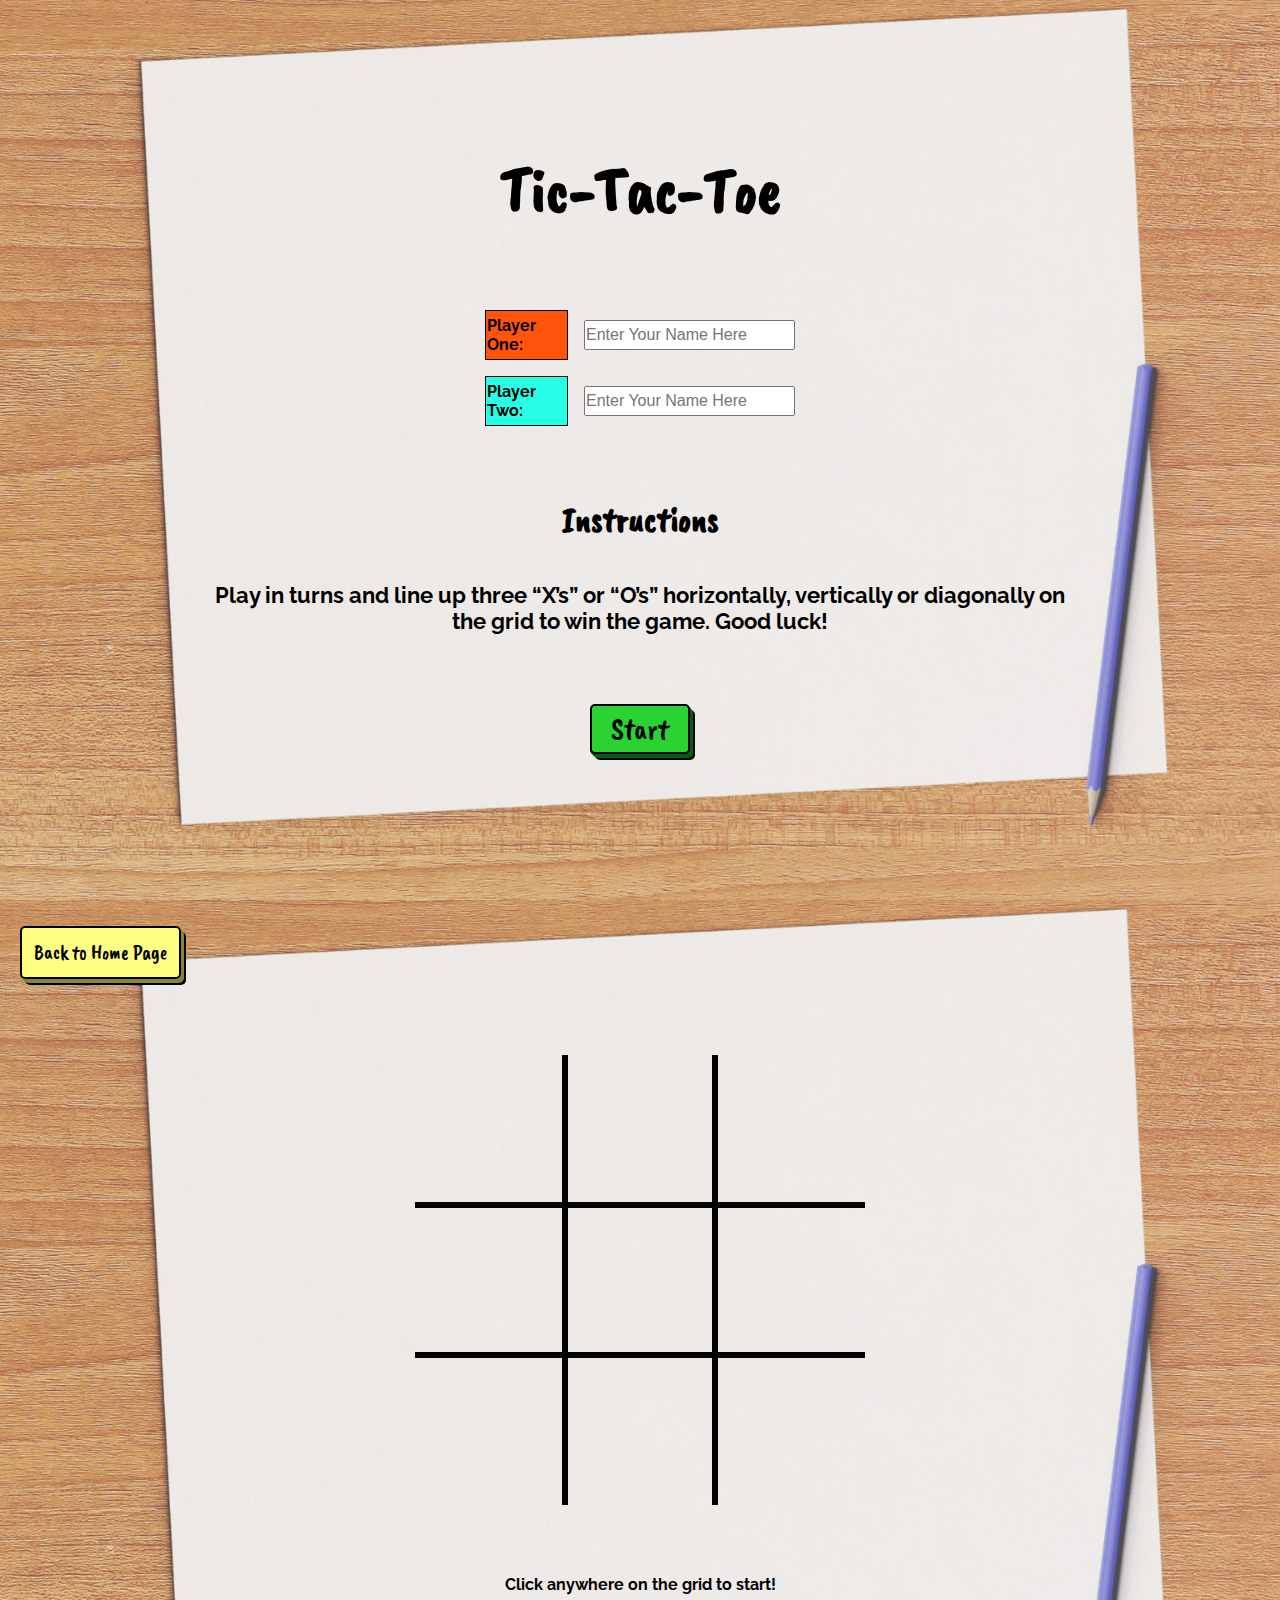
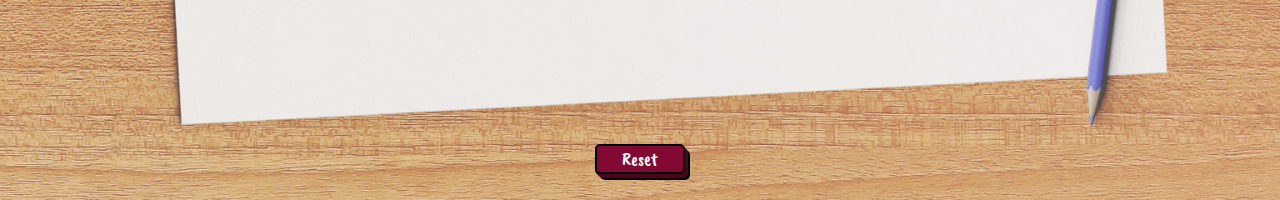
==== commit 5b42306a: "added changes based on feedback" ====
--- a/index.html
+++ b/index.html
@@ -27,7 +27,7 @@
           <input type="text" name="player-two-name" id="player-two-name" placeholder="Enter Your Name Here" class="player__name-field">
         </div>
       </div> 
-      <h3 class="home__instructions-header">Instructions</h3>
+      <h2 class="home__instructions-header">Instructions</h2>
       <p class="home__instructions-description">Play in turns and line up three “X’s” or “O’s” horizontally, vertically or diagonally on the grid to win the game. Good luck!</p>
       <div class="start__btn-container">
         <button class="start__btn">Start</button>
--- a/styles.css
+++ b/styles.css
@@ -1,19 +1,15 @@
 .back-to-home__btn-container {
-  padding: 20px 20px 0px;
+  padding: 40px 20px 0px;
 }
 .back-to-home__btn-container .back-to-home__btn {
   text-decoration: none;
   color: black;
   font-size: 20px;
-  padding-left: 5px;
   background-color: #FFFD82;
   box-shadow: 0px 1px #868530, 1px 2px #868530, 2px 3px #868530, 3px 4px #868530, 5px 6px black;
-  width: 200px;
   border: 2px solid black;
   border-radius: 5px;
-  text-align: right;
   padding: 12px;
-  height: 50px;
 }
 .back-to-home__btn-container .back-to-home__btn:hover {
   background-color: #fffb25;
@@ -29,7 +25,6 @@
   height: 30px;
   width: 90px;
   margin: 100px 150px 0;
-  text-align: center;
   background-color: #820933;
   box-shadow: 0px 1px #4d051e, 1px 2px #4d051e, 2px 3px #4d051e, 3px 4px #4d051e, 5px 6px black;
   border: 2px solid black;
@@ -58,8 +53,6 @@
   width: 100px;
   border: 2px solid black;
   border-radius: 5px;
-  text-align: center;
-  padding: 5px 10px;
   cursor: pointer;
 }
 .start__btn-container .start__btn:hover {
